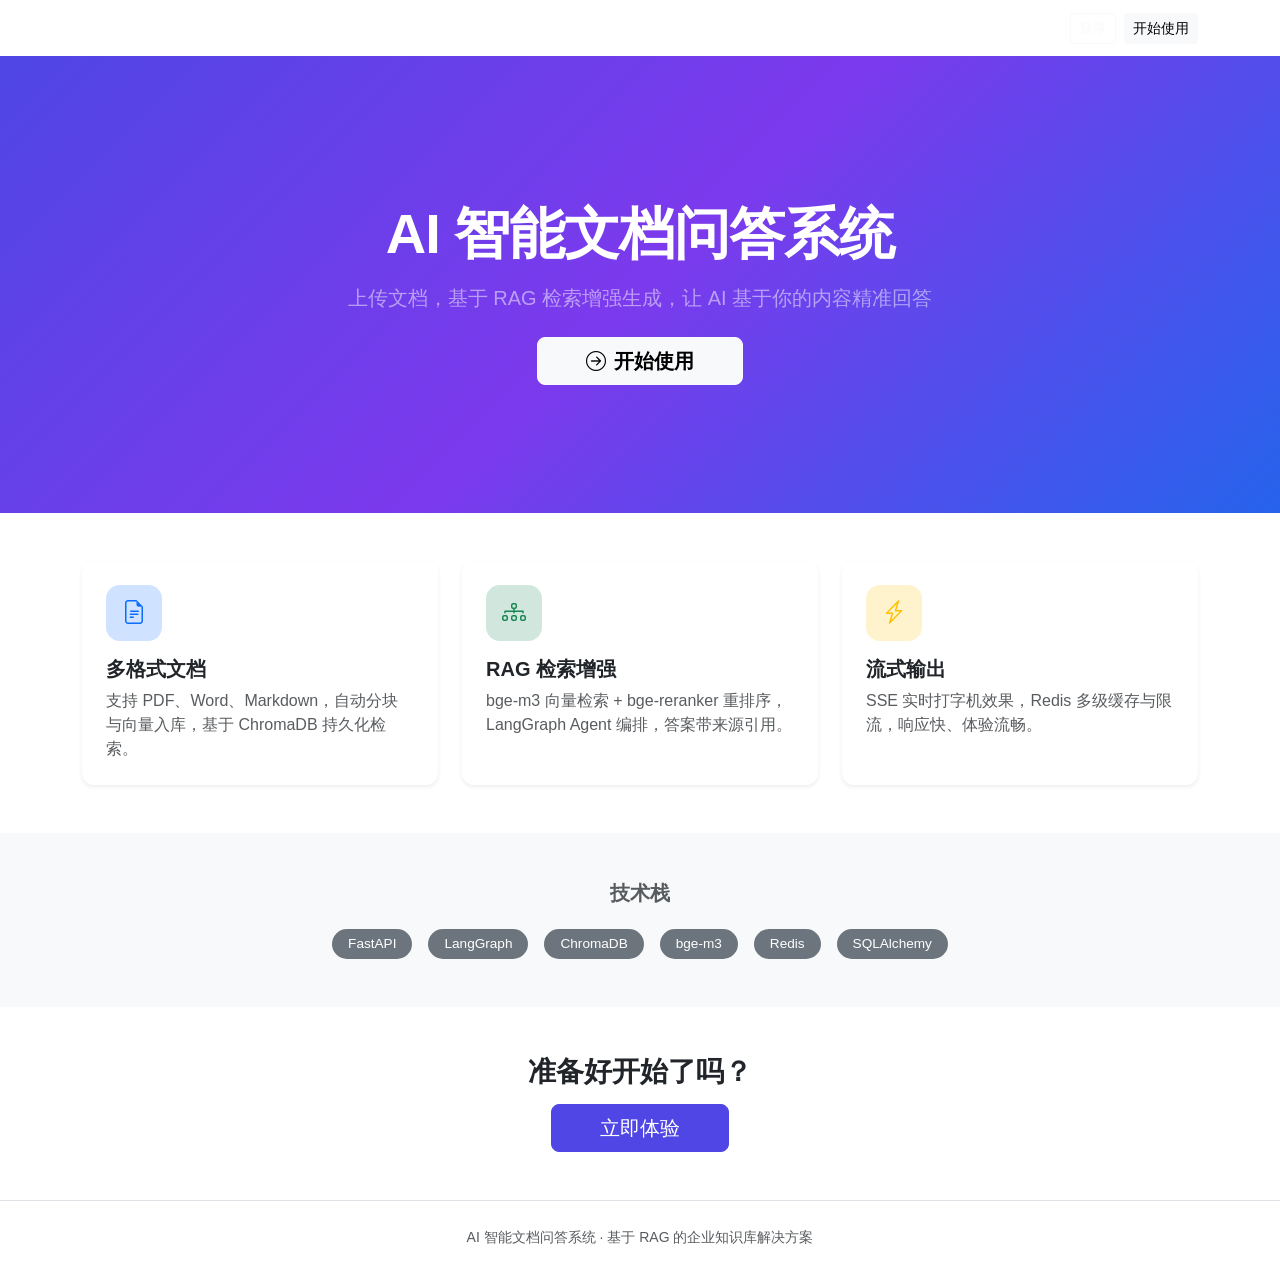
==== static/index.html @ 320a8c15 "前端实现" ====
<!DOCTYPE html>
<html lang="zh-CN">
<head>
    <meta charset="UTF-8">
    <meta name="viewport" content="width=device-width, initial-scale=1.0">
    <title>AI 智能文档问答系统</title>
    <link href="https://cdn.jsdelivr.net/npm/bootstrap@5.3.3/dist/css/bootstrap.min.css" rel="stylesheet">
    <link href="https://cdn.jsdelivr.net/npm/bootstrap-icons@1.11.3/font/bootstrap-icons.min.css" rel="stylesheet">
    <link href="/static/css/style.css" rel="stylesheet">
</head>
<body class="landing-body">
    <!-- 顶部导航 -->
    <nav class="navbar navbar-expand-lg navbar-dark bg-transparent landing-nav">
        <div class="container">
            <a class="navbar-brand fw-bold" href="/">
                <i class="bi bi-robot me-2"></i>DocQA
            </a>
            <div class="d-flex">
                <a href="login.html" class="btn btn-outline-light btn-sm me-2">登录</a>
                <a href="login.html" class="btn btn-light btn-sm">开始使用</a>
            </div>
        </div>
    </nav>

    <!-- Hero -->
    <header class="landing-hero text-white">
        <div class="container text-center py-5">
            <h1 class="display-4 fw-bold mb-3">AI 智能文档问答系统</h1>
            <p class="lead mb-4 text-white-50">上传文档，基于 RAG 检索增强生成，让 AI 基于你的内容精准回答</p>
            <a href="login.html" class="btn btn-light btn-lg px-5 fw-semibold">
                <i class="bi bi-arrow-right-circle me-2"></i>开始使用
            </a>
        </div>
    </header>

    <!-- 特性卡片 -->
    <section class="container py-5">
        <div class="row g-4">
            <div class="col-md-4">
                <div class="card feature-card h-100 border-0 shadow-sm">
                    <div class="card-body p-4">
                        <div class="feature-icon bg-primary-subtle text-primary mb-3"><i class="bi bi-file-earmark-text"></i></div>
                        <h5 class="fw-bold">多格式文档</h5>
                        <p class="text-muted mb-0">支持 PDF、Word、Markdown，自动分块与向量入库，基于 ChromaDB 持久化检索。</p>
                    </div>
                </div>
            </div>
            <div class="col-md-4">
                <div class="card feature-card h-100 border-0 shadow-sm">
                    <div class="card-body p-4">
                        <div class="feature-icon bg-success-subtle text-success mb-3"><i class="bi bi-diagram-3"></i></div>
                        <h5 class="fw-bold">RAG 检索增强</h5>
                        <p class="text-muted mb-0">bge-m3 向量检索 + bge-reranker 重排序，LangGraph Agent 编排，答案带来源引用。</p>
                    </div>
                </div>
            </div>
            <div class="col-md-4">
                <div class="card feature-card h-100 border-0 shadow-sm">
                    <div class="card-body p-4">
                        <div class="feature-icon bg-warning-subtle text-warning mb-3"><i class="bi bi-lightning-charge"></i></div>
                        <h5 class="fw-bold">流式输出</h5>
                        <p class="text-muted mb-0">SSE 实时打字机效果，Redis 多级缓存与限流，响应快、体验流畅。</p>
                    </div>
                </div>
            </div>
        </div>
    </section>

    <!-- 技术栈 -->
    <section class="bg-light py-5">
        <div class="container text-center">
            <h5 class="text-muted fw-semibold mb-4">技术栈</h5>
            <div class="d-flex flex-wrap justify-content-center gap-3 tech-badges">
                <span class="badge rounded-pill bg-secondary px-3 py-2">FastAPI</span>
                <span class="badge rounded-pill bg-secondary px-3 py-2">LangGraph</span>
                <span class="badge rounded-pill bg-secondary px-3 py-2">ChromaDB</span>
                <span class="badge rounded-pill bg-secondary px-3 py-2">bge-m3</span>
                <span class="badge rounded-pill bg-secondary px-3 py-2">Redis</span>
                <span class="badge rounded-pill bg-secondary px-3 py-2">SQLAlchemy</span>
            </div>
        </div>
    </section>

    <!-- 底部 CTA -->
    <section class="py-5 text-center">
        <div class="container">
            <h3 class="fw-bold mb-3">准备好开始了吗？</h3>
            <a href="login.html" class="btn btn-primary btn-lg px-5">立即体验</a>
        </div>
    </section>

    <footer class="text-center text-muted py-4 border-top">
        <small>AI 智能文档问答系统 · 基于 RAG 的企业知识库解决方案</small>
    </footer>

    <script src="/static/js/common.js"></script>
    <script>
        // 已登录用户直接跳对话页，不留在落地页
        if (window.API.Token.exists()) {
            location.href = "chat.html";
        }
    </script>
</body>
</html>
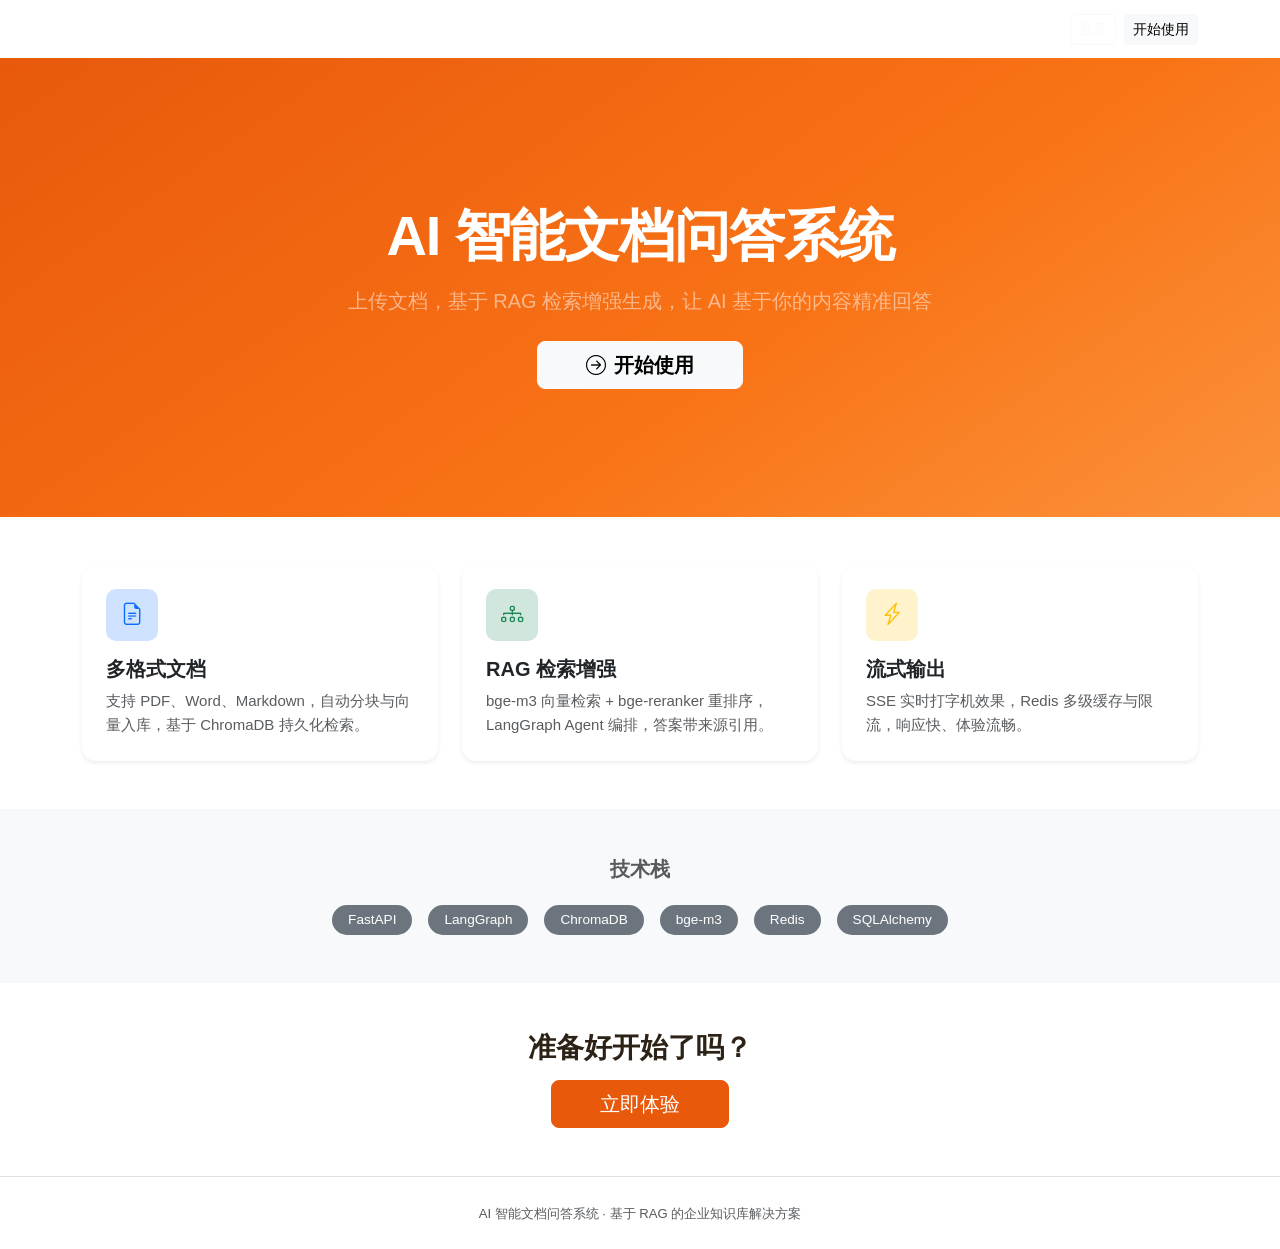
==== commit 67884016: "docs + ui: 暖橙主题美化 + 文档更新 - CSS: 暖橙主题（#e8590c）+ design tokens（圆角/阴影/过渡统一） - 导航栏：冷黑 → 暖深棕，按钮联动橙色 - 登录页" ====
--- a/static/index.html
+++ b/static/index.html
@@ -6,7 +6,7 @@
     <title>AI 智能文档问答系统</title>
     <link href="https://cdn.jsdelivr.net/npm/bootstrap@5.3.3/dist/css/bootstrap.min.css" rel="stylesheet">
     <link href="https://cdn.jsdelivr.net/npm/bootstrap-icons@1.11.3/font/bootstrap-icons.min.css" rel="stylesheet">
-    <link href="/static/css/style.css" rel="stylesheet">
+    <link href="/static/css/style.css?v=20260707" rel="stylesheet">
 </head>
 <body class="landing-body">
     <!-- 顶部导航 -->
@@ -16,8 +16,8 @@
                 <i class="bi bi-robot me-2"></i>DocQA
             </a>
             <div class="d-flex">
-                <a href="login.html" class="btn btn-outline-light btn-sm me-2">登录</a>
-                <a href="login.html" class="btn btn-light btn-sm">开始使用</a>
+                <a href="/login.html" class="btn btn-outline-light btn-sm me-2">登录</a>
+                <a href="/login.html" class="btn btn-light btn-sm">开始使用</a>
             </div>
         </div>
     </nav>
@@ -27,7 +27,7 @@
         <div class="container text-center py-5">
             <h1 class="display-4 fw-bold mb-3">AI 智能文档问答系统</h1>
             <p class="lead mb-4 text-white-50">上传文档，基于 RAG 检索增强生成，让 AI 基于你的内容精准回答</p>
-            <a href="login.html" class="btn btn-light btn-lg px-5 fw-semibold">
+            <a href="/login.html" class="btn btn-light btn-lg px-5 fw-semibold">
                 <i class="bi bi-arrow-right-circle me-2"></i>开始使用
             </a>
         </div>
@@ -85,7 +85,7 @@
     <section class="py-5 text-center">
         <div class="container">
             <h3 class="fw-bold mb-3">准备好开始了吗？</h3>
-            <a href="login.html" class="btn btn-primary btn-lg px-5">立即体验</a>
+            <a href="/login.html" class="btn btn-primary btn-lg px-5">立即体验</a>
         </div>
     </section>
 
@@ -97,7 +97,7 @@
     <script>
         // 已登录用户直接跳对话页，不留在落地页
         if (window.API.Token.exists()) {
-            location.href = "chat.html";
+            location.href = "/chat.html";
         }
     </script>
 </body>
--- a/static/css/style.css
+++ b/static/css/style.css
@@ -0,0 +1,628 @@
+/* ==========================================================================
+   AI 智能文档问答系统 · 全局样式（暖橙主题 · v2 协调性优化）
+   ========================================================================== */
+
+/* ---------- Design Tokens ---------- */
+:root {
+    /* 色彩 */
+    --brand: #e8590c;
+    --brand-dark: #d9480f;
+    --brand-light: #fff4e6;
+    --brand-glow: rgba(232, 89, 12, 0.15);
+    --brand-subtle: #ffedd5;
+    --user-bubble: #e8590c;
+    --assistant-bubble: #ffffff;
+    --surface: #faf9f7;
+    --surface-raised: #ffffff;
+    --text-primary: #2c2215;
+    --text-secondary: #78716c;
+    --text-muted: #a89f95;
+    --border: #e8e5e0;
+    --border-focus: var(--brand);
+    --danger: #dc2626;
+    --success: #16a34a;
+
+    /* 圆角 */
+    --radius-sm: 6px;
+    --radius-md: 10px;
+    --radius-lg: 14px;
+    --radius-xl: 18px;
+    --radius-full: 999px;
+
+    /* 阴影 */
+    --shadow-xs: 0 1px 2px rgba(44, 34, 21, 0.04);
+    --shadow-sm: 0 1px 3px rgba(44, 34, 21, 0.06), 0 1px 2px rgba(44, 34, 21, 0.04);
+    --shadow-md: 0 4px 6px rgba(44, 34, 21, 0.05), 0 2px 4px rgba(44, 34, 21, 0.04);
+    --shadow-lg: 0 10px 24px rgba(44, 34, 21, 0.07), 0 4px 8px rgba(44, 34, 21, 0.04);
+    --shadow-xl: 0 20px 48px rgba(44, 34, 21, 0.1), 0 8px 16px rgba(44, 34, 21, 0.05);
+
+    /* 过渡 */
+    --ease: cubic-bezier(0.4, 0, 0.2, 1);
+    --duration: 180ms;
+}
+
+/* ---------- Reset & Base ---------- */
+body {
+    background-color: var(--surface);
+    font-family: -apple-system, BlinkMacSystemFont, "Segoe UI", "PingFang SC",
+        "Microsoft YaHei", Roboto, Helvetica, Arial, sans-serif;
+    color: var(--text-primary);
+    font-size: 15px;
+    line-height: 1.6;
+    -webkit-font-smoothing: antialiased;
+}
+
+/* ---------- Bootstrap 覆写 ---------- */
+.btn {
+    transition: all var(--duration) var(--ease);
+    font-weight: 500;
+}
+
+.btn-primary {
+    --bs-btn-bg: var(--brand);
+    --bs-btn-border-color: var(--brand);
+    --bs-btn-hover-bg: var(--brand-dark);
+    --bs-btn-hover-border-color: var(--brand-dark);
+    --bs-btn-active-bg: #c4420a;
+    --bs-btn-active-border-color: #c4420a;
+    --bs-btn-focus-shadow: 0 0 0 0.2rem var(--brand-glow);
+}
+
+.btn-outline-danger {
+    --bs-btn-color: var(--brand);
+    --bs-btn-border-color: var(--brand);
+    --bs-btn-hover-color: #fff;
+}
+.btn-outline-danger:hover,
+.btn-outline-danger:focus-visible {
+    background-color: var(--brand);
+    border-color: var(--brand);
+    --bs-btn-focus-shadow: 0 0 0 0.2rem var(--brand-glow);
+}
+
+.nav-link.active {
+    background-color: var(--brand);
+    color: #fff;
+}
+
+/* 登录页 tab 标签 */
+.auth-card .nav-link {
+    color: var(--text-secondary);
+    border-radius: var(--radius-md);
+    transition: all var(--duration) var(--ease);
+}
+.auth-card .nav-link.active {
+    background-color: var(--brand);
+    color: #fff;
+}
+.auth-card .nav-link:not(.active):hover {
+    color: var(--brand);
+    background-color: var(--brand-light);
+}
+
+/* ---------- 全局交互状态 ---------- */
+a, button, [role="button"] {
+    cursor: pointer;
+}
+
+a {
+    color: var(--brand);
+    text-decoration: none;
+    transition: color var(--duration) var(--ease);
+}
+a:hover {
+    color: var(--brand-dark);
+}
+
+/* Focus ring（键盘可访问性） */
+:focus-visible {
+    outline: 2px solid var(--brand);
+    outline-offset: 2px;
+}
+
+/* Reduced motion */
+@media (prefers-reduced-motion: reduce) {
+    *, *::before, *::after {
+        animation-duration: 0.01ms !important;
+        transition-duration: 0.01ms !important;
+    }
+}
+
+/* ===================== 登录页 ===================== */
+.auth-body {
+    min-height: 100vh;
+    display: flex;
+    align-items: center;
+    justify-content: center;
+    background: linear-gradient(145deg, #e8590c 0%, #f97316 60%, #fb923c 100%);
+    padding: 1rem;
+}
+
+.auth-wrapper {
+    width: 100%;
+    max-width: 420px;
+}
+
+.auth-card {
+    border: none;
+    border-radius: var(--radius-xl);
+    box-shadow: var(--shadow-xl);
+    overflow: hidden;
+}
+
+/* ===================== 落地页 ===================== */
+.landing-body {
+    background-color: #fff;
+}
+
+.landing-nav {
+    position: relative;
+    z-index: 2;
+}
+
+.landing-hero {
+    background: linear-gradient(145deg, #e8590c 0%, #f97316 60%, #fb923c 100%);
+    padding: 6rem 0 5rem;
+    color: #fff;
+}
+
+.landing-hero .display-4 {
+    letter-spacing: -0.02em;
+    font-weight: 700;
+}
+
+.feature-card {
+    border-radius: var(--radius-lg);
+    border: 1px solid var(--border);
+    transition: transform var(--duration) var(--ease), box-shadow var(--duration) var(--ease);
+    background: var(--surface-raised);
+}
+
+.feature-card:hover {
+    transform: translateY(-3px);
+    box-shadow: var(--shadow-lg);
+}
+
+.feature-icon {
+    width: 52px;
+    height: 52px;
+    border-radius: var(--radius-md);
+    display: flex;
+    align-items: center;
+    justify-content: center;
+    font-size: 1.4rem;
+    background: var(--brand-light);
+    color: var(--brand);
+    transition: background var(--duration) var(--ease);
+}
+
+.feature-card:hover .feature-icon {
+    background: var(--brand-subtle);
+}
+
+.tech-badges .badge {
+    font-weight: 500;
+    font-size: 0.85rem;
+}
+
+/* ===================== 文档管理页 ===================== */
+.drop-zone {
+    border: 2px dashed var(--border);
+    border-radius: var(--radius-lg);
+    cursor: pointer;
+    transition: all var(--duration) var(--ease);
+    background-color: var(--brand-light);
+}
+
+.drop-zone:hover,
+.drop-zone.drag-over {
+    border-color: var(--brand);
+    background-color: var(--brand-subtle);
+}
+
+.drop-zone.drag-over {
+    transform: scale(1.01);
+    box-shadow: var(--shadow-md);
+}
+
+.table > :not(caption) > * > * {
+    padding: 0.75rem 0.85rem;
+}
+
+/* ===================== 对话页 ===================== */
+.chat-body {
+    background-color: var(--surface);
+}
+
+.chat-container {
+    display: flex;
+    flex-direction: row;
+    height: calc(100vh - 56px);
+}
+
+/* 左侧会话侧边栏 */
+.chat-sidebar {
+    width: 260px;
+    flex-shrink: 0;
+    background-color: var(--surface-raised);
+    border-right: 1px solid var(--border);
+    display: flex;
+    flex-direction: column;
+}
+
+.sidebar-header {
+    display: flex;
+    align-items: center;
+    justify-content: space-between;
+    padding: 0.85rem 1rem;
+    border-bottom: 1px solid var(--border);
+}
+
+.conv-list {
+    flex: 1;
+    overflow-y: auto;
+    padding: 0.5rem;
+}
+
+.conv-item {
+    display: flex;
+    align-items: center;
+    justify-content: space-between;
+    padding: 0.55rem 0.75rem;
+    border-radius: var(--radius-sm);
+    cursor: pointer;
+    margin-bottom: 2px;
+    transition: background-color var(--duration) var(--ease);
+    font-size: 0.875rem;
+}
+
+.conv-item:hover {
+    background-color: #f5f0eb;
+}
+
+.conv-item.active {
+    background-color: var(--brand-light);
+    color: var(--brand-dark);
+    font-weight: 500;
+}
+
+.conv-item .conv-title {
+    flex: 1;
+    overflow: hidden;
+    text-overflow: ellipsis;
+    white-space: nowrap;
+}
+
+.conv-item .conv-del {
+    opacity: 0;
+    border: none;
+    background: transparent;
+    color: var(--danger);
+    padding: 0 0.25rem;
+    font-size: 0.9rem;
+    transition: opacity var(--duration) var(--ease);
+}
+
+.conv-item:hover .conv-del,
+.conv-item.active .conv-del {
+    opacity: 0.6;
+}
+
+.conv-item .conv-del:hover {
+    opacity: 1;
+}
+
+/* 右侧对话主区 */
+.chat-main {
+    flex: 1;
+    display: flex;
+    flex-direction: column;
+    min-width: 0;
+}
+
+.chat-box {
+    flex: 1;
+    overflow-y: auto;
+    padding: 1.5rem 0;
+}
+
+.msg-row {
+    display: flex;
+    margin-bottom: 1.25rem;
+    padding: 0 1rem;
+    max-width: 860px;
+    margin-left: auto;
+    margin-right: auto;
+    width: 100%;
+}
+
+.user-row {
+    justify-content: flex-end;
+}
+
+.assistant-row {
+    justify-content: flex-start;
+}
+
+.bubble {
+    max-width: 80%;
+    padding: 0.8rem 1rem;
+    border-radius: var(--radius-lg);
+    line-height: 1.65;
+    word-break: break-word;
+}
+
+.user-bubble {
+    background: linear-gradient(135deg, #e8590c 0%, #f97316 100%);
+    color: #fff;
+    border-bottom-right-radius: var(--radius-sm);
+    box-shadow: 0 2px 8px rgba(232, 89, 12, 0.2);
+}
+
+.assistant-bubble {
+    background-color: var(--surface-raised);
+    border: 1px solid var(--border);
+    border-bottom-left-radius: var(--radius-sm);
+    box-shadow: var(--shadow-xs);
+}
+
+/* 打字机光标 */
+.typing-cursor {
+    display: inline-block;
+    width: 7px;
+    height: 1.1em;
+    background-color: var(--brand);
+    vertical-align: text-bottom;
+    margin-left: 2px;
+    border-radius: 1px;
+    animation: blink 1s steps(2, start) infinite;
+}
+
+@keyframes blink {
+    to { visibility: hidden; }
+}
+
+/* Markdown 渲染样式 */
+.assistant-bubble pre {
+    background-color: #1e293b;
+    color: #e2e8f0;
+    padding: 0.85rem;
+    border-radius: var(--radius-md);
+    overflow-x: auto;
+    margin: 0.6rem 0;
+    font-size: 0.85em;
+}
+
+.assistant-bubble code {
+    font-family: "SF Mono", "Cascadia Code", Consolas, "Liberation Mono", Menlo, monospace;
+    font-size: 0.85em;
+}
+
+.assistant-bubble :not(pre) > code {
+    background-color: var(--brand-light);
+    color: var(--brand-dark);
+    padding: 0.15em 0.4em;
+    border-radius: var(--radius-sm);
+    font-size: 0.85em;
+}
+
+.assistant-bubble p {
+    margin-bottom: 0.6rem;
+}
+
+.assistant-bubble p:last-child {
+    margin-bottom: 0;
+}
+
+.assistant-bubble ul,
+.assistant-bubble ol {
+    padding-left: 1.5rem;
+    margin-bottom: 0.6rem;
+}
+
+.assistant-bubble h1,
+.assistant-bubble h2,
+.assistant-bubble h3 {
+    font-size: 1.05rem;
+    font-weight: 600;
+    margin: 0.6rem 0 0.4rem;
+    color: var(--text-primary);
+}
+
+/* 来源标注 */
+.sources-area {
+    display: flex;
+    flex-wrap: wrap;
+    align-items: center;
+    gap: 0.35rem;
+    padding-bottom: 0.5rem;
+    border-bottom: 1px solid var(--border);
+}
+
+.sources-label {
+    color: var(--text-muted);
+    font-size: 0.75rem;
+    font-weight: 500;
+    letter-spacing: 0.02em;
+}
+
+.source-chip {
+    display: inline-flex;
+    align-items: center;
+    background-color: var(--brand-light);
+    color: var(--brand);
+    border: 1px solid #fec89a;
+    border-radius: var(--radius-full);
+    padding: 0.15rem 0.55rem;
+    font-size: 0.72rem;
+    font-weight: 500;
+    line-height: 1.5;
+    transition: background var(--duration) var(--ease);
+}
+
+.source-chip:hover {
+    background-color: var(--brand-subtle);
+}
+
+/* ===================== 推理过程折叠面板 ===================== */
+.reasoning-panel {
+    background-color: #fffbeb;
+    border: 1px solid #fde68a;
+    border-radius: var(--radius-md);
+    padding: 0.5rem 0.8rem;
+}
+
+.reasoning-summary {
+    cursor: pointer;
+    font-size: 0.82rem;
+    color: #92400e;
+    font-weight: 500;
+    list-style: none;
+}
+
+.reasoning-summary::-webkit-details-marker {
+    display: none;
+}
+
+.reasoning-summary::before {
+    content: "▶";
+    display: inline-block;
+    margin-right: 0.35rem;
+    transition: transform var(--duration) var(--ease);
+    font-size: 0.65rem;
+}
+
+.reasoning-panel[open] .reasoning-summary::before {
+    transform: rotate(90deg);
+}
+
+.reasoning-content {
+    border-top: 1px dashed #fde68a;
+    padding-top: 0.4rem;
+}
+
+.reasoning-pre {
+    background-color: transparent;
+    color: #78716c;
+    font-size: 0.8rem;
+    line-height: 1.6;
+    white-space: pre-wrap;
+    word-break: break-word;
+    margin: 0;
+    padding: 0;
+}
+
+/* ===================== 输入区 ===================== */
+.chat-input-area {
+    background-color: var(--surface-raised);
+    border-top: 1px solid var(--border);
+    padding: 0.85rem 0;
+}
+
+#questionInput {
+    resize: none;
+    max-height: 160px;
+    border-radius: var(--radius-lg);
+    line-height: 1.5;
+    transition: border-color var(--duration) var(--ease), box-shadow var(--duration) var(--ease);
+}
+
+#questionInput:focus {
+    border-color: var(--brand);
+    box-shadow: 0 0 0 3px var(--brand-glow);
+}
+
+/* ===================== 深度思考开关 ===================== */
+.thinking-switch {
+    margin: 0;
+}
+
+.thinking-switch .form-check-input {
+    cursor: pointer;
+    width: 2.5em;
+    height: 1.25em;
+    transition: background-color var(--duration) var(--ease), border-color var(--duration) var(--ease);
+}
+
+.thinking-switch .form-check-input:checked {
+    background-color: var(--brand);
+    border-color: var(--brand);
+}
+
+.thinking-switch .form-check-label {
+    cursor: pointer;
+    color: var(--text-secondary);
+    user-select: none;
+    transition: color var(--duration) var(--ease);
+}
+
+.thinking-switch .form-check-input:checked ~ .form-check-label {
+    color: var(--brand-dark);
+    font-weight: 500;
+}
+
+/* ===================== 继续回答按钮 ===================== */
+.continue-wrapper {
+    display: flex;
+    align-items: center;
+    gap: 0.5rem;
+}
+
+.continue-btn {
+    font-size: 0.82rem;
+    padding: 0.25rem 0.65rem;
+    border-radius: var(--radius-full);
+    transition: all var(--duration) var(--ease);
+}
+
+.continue-btn:hover {
+    transform: scale(1.03);
+}
+
+/* ===================== Toast ===================== */
+.toast {
+    border-radius: var(--radius-md);
+    box-shadow: var(--shadow-lg);
+}
+
+/* 导航栏按钮 hover */
+.navbar .btn:hover {
+    opacity: 0.85;
+}
+
+/* 侧边栏新建按钮 hover */
+#newConvBtn:hover {
+    background-color: var(--brand-light) !important;
+}
+
+/* ===================== 响应式 ===================== */
+@media (max-width: 576px) {
+    .bubble {
+        max-width: 92%;
+    }
+
+    .landing-hero {
+        padding: 3rem 0;
+    }
+
+    .landing-hero .display-4 {
+        font-size: 1.75rem;
+    }
+}
+
+@media (max-width: 768px) {
+    .chat-sidebar {
+        position: fixed;
+        top: 56px;
+        left: 0;
+        bottom: 0;
+        z-index: 1000;
+        transform: translateX(-100%);
+        transition: transform 0.25s var(--ease);
+        box-shadow: var(--shadow-xl);
+    }
+
+    .chat-sidebar.open {
+        transform: translateX(0);
+    }
+}
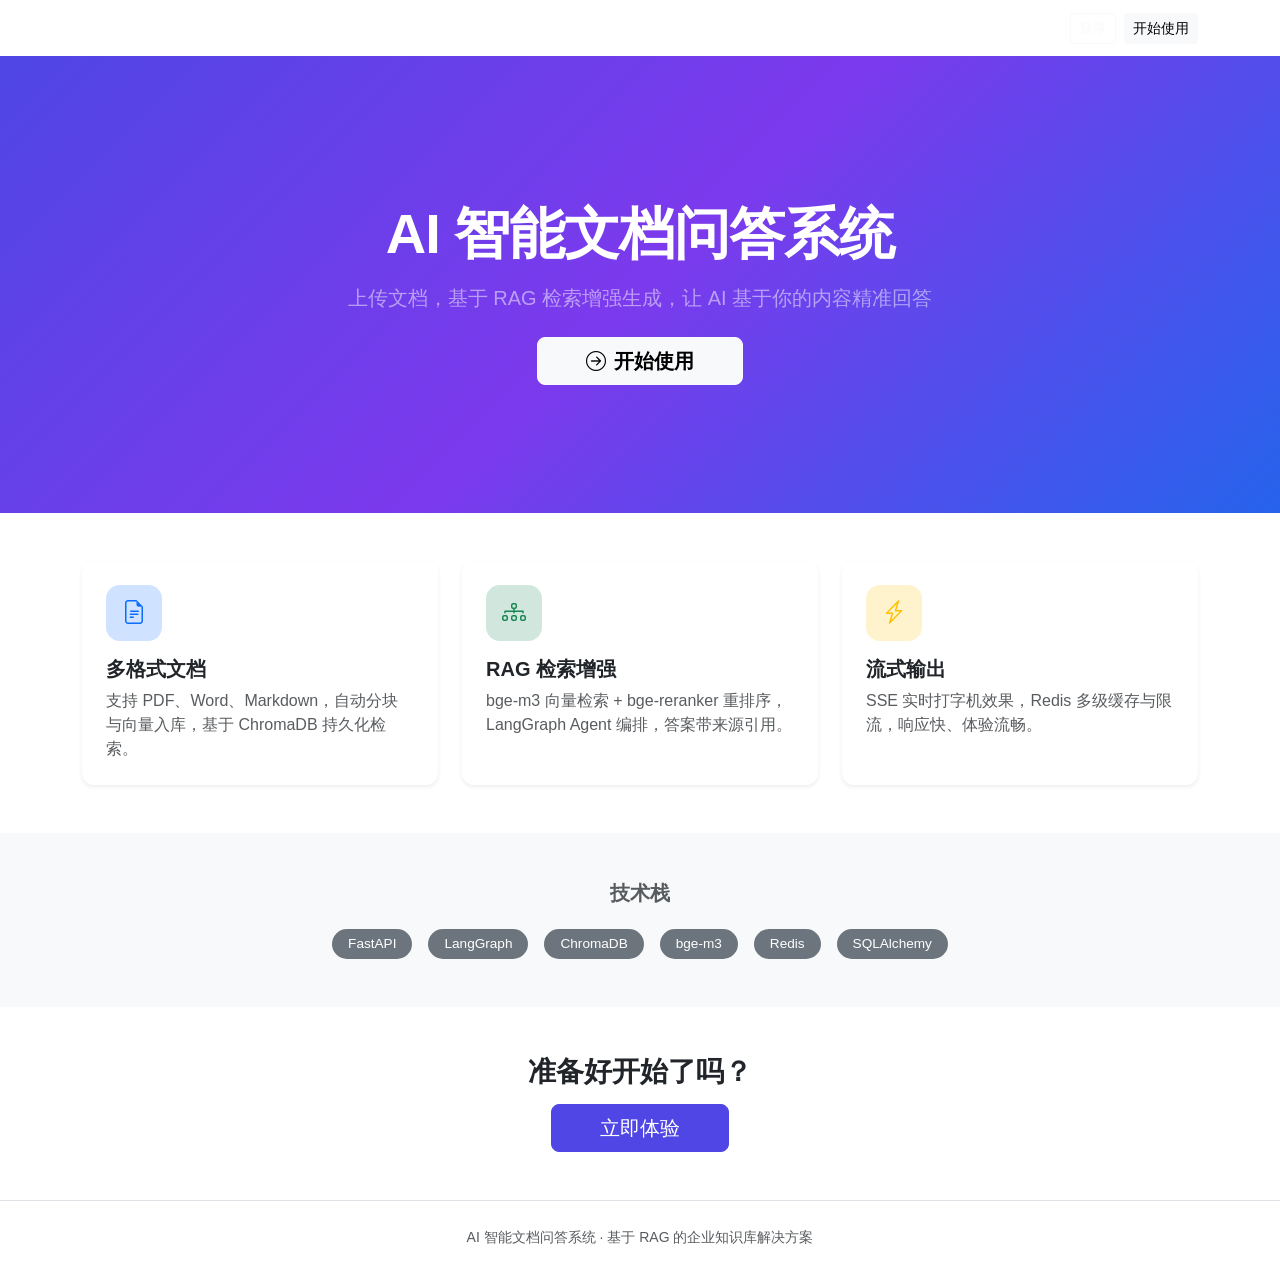
==== commit 7e6471a0: "Revert "docs + ui: 暖橙主题美化 + 文档更新" This reverts commit 678840169b01c2b65d063f56ec645e31f91bb3bc." ====
--- a/static/index.html
+++ b/static/index.html
@@ -6,7 +6,7 @@
     <title>AI 智能文档问答系统</title>
     <link href="https://cdn.jsdelivr.net/npm/bootstrap@5.3.3/dist/css/bootstrap.min.css" rel="stylesheet">
     <link href="https://cdn.jsdelivr.net/npm/bootstrap-icons@1.11.3/font/bootstrap-icons.min.css" rel="stylesheet">
-    <link href="/static/css/style.css?v=20260707" rel="stylesheet">
+    <link href="/static/css/style.css" rel="stylesheet">
 </head>
 <body class="landing-body">
     <!-- 顶部导航 -->
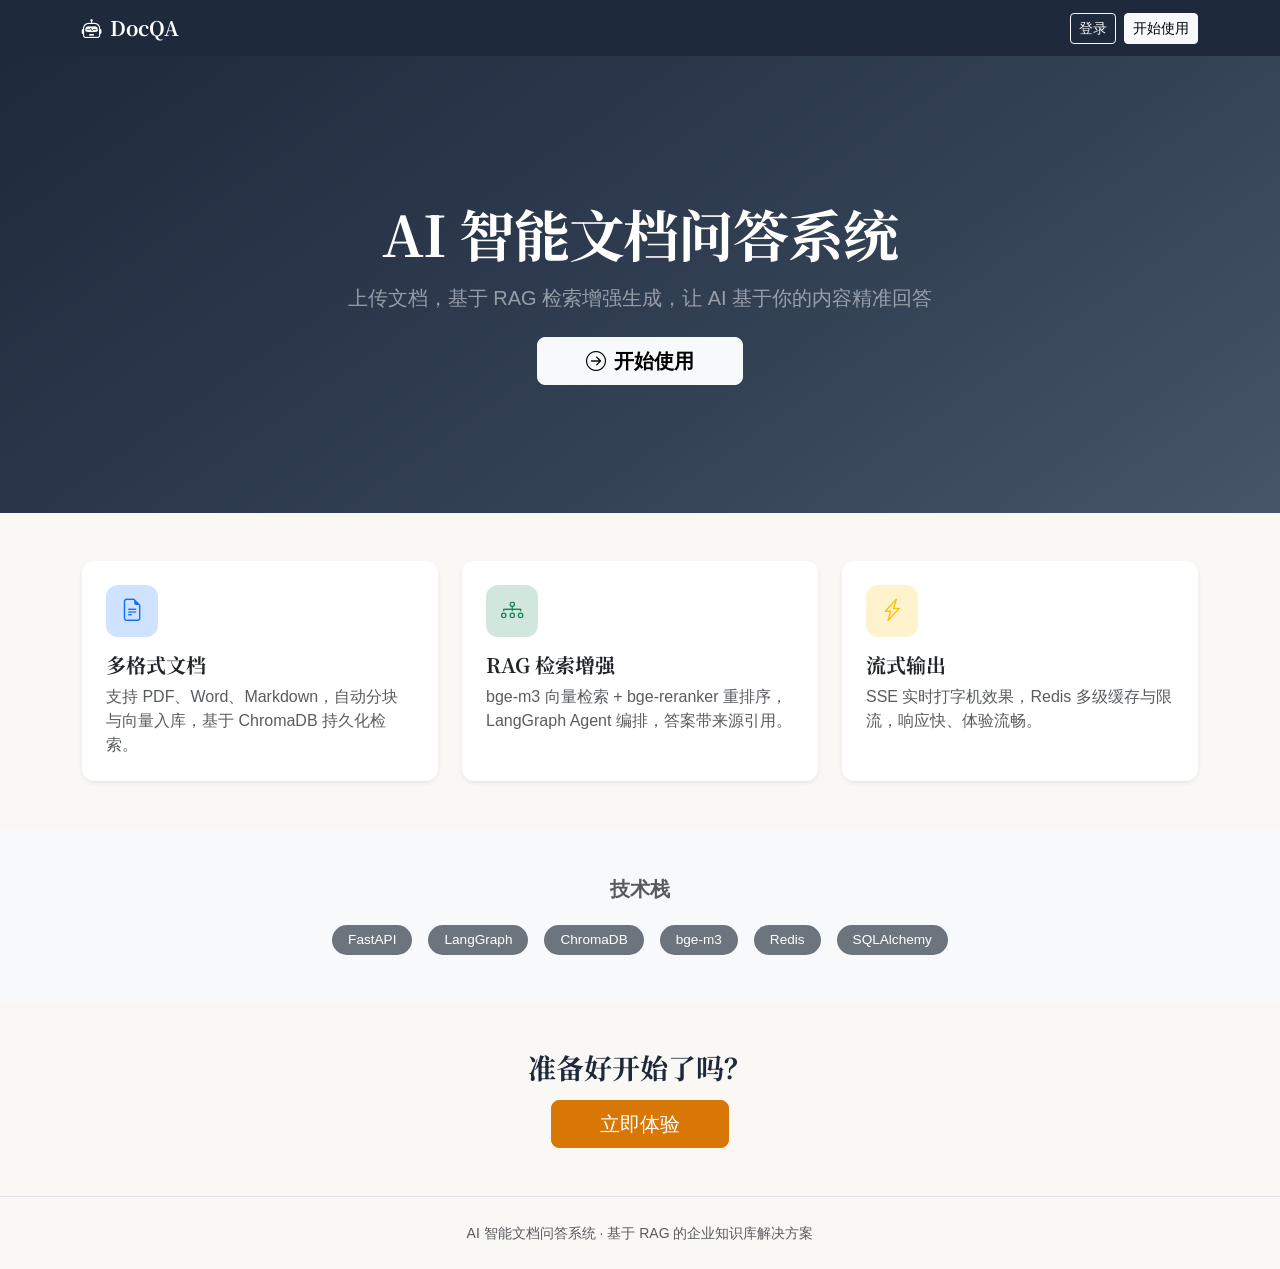
==== commit e339b8fc: "ui美化" ====
--- a/static/index.html
+++ b/static/index.html
@@ -4,6 +4,9 @@
     <meta charset="UTF-8">
     <meta name="viewport" content="width=device-width, initial-scale=1.0">
     <title>AI 智能文档问答系统</title>
+    <link rel="preconnect" href="https://fonts.googleapis.com">
+    <link rel="preconnect" href="https://fonts.gstatic.com" crossorigin>
+    <link href="https://fonts.googleapis.com/css2?family=Noto+Serif+SC:wght@600;700&display=swap" rel="stylesheet">
     <link href="https://cdn.jsdelivr.net/npm/bootstrap@5.3.3/dist/css/bootstrap.min.css" rel="stylesheet">
     <link href="https://cdn.jsdelivr.net/npm/bootstrap-icons@1.11.3/font/bootstrap-icons.min.css" rel="stylesheet">
     <link href="/static/css/style.css" rel="stylesheet">
--- a/static/css/style.css
+++ b/static/css/style.css
@@ -0,0 +1,604 @@
+/* ==========================================================================
+   AI 智能文档问答系统 · 墨韵书卷主题
+   深靛蓝 + 暖米白 + 琥珀金 | Noto Serif SC 衬线标题
+   ========================================================================== */
+
+/* ---------- Design Tokens ---------- */
+:root {
+    /* 主色：深靛蓝 */
+    --ink: #1e293b;
+    --ink-light: #475569;
+    --ink-muted: #94a3b8;
+
+    /* 背景：暖色调 */
+    --paper: #faf8f5;
+    --parchment: #f5f0e8;
+    --surface: #ffffff;
+
+    /* 强调：琥珀金 */
+    --amber: #d97706;
+    --amber-dark: #b45309;
+    --amber-light: #fef3c7;
+    --amber-glow: rgba(217, 119, 6, 0.15);
+
+    /* 边框 */
+    --border: #e8e0d4;
+    --border-focus: var(--amber);
+
+    /* 阴影（暖色调） */
+    --shadow-xs: 0 1px 2px rgba(120, 90, 50, 0.04);
+    --shadow-sm: 0 1px 3px rgba(120, 90, 50, 0.06);
+    --shadow-md: 0 4px 12px rgba(120, 90, 50, 0.08);
+    --shadow-lg: 0 12px 32px rgba(120, 90, 50, 0.1);
+
+    /* 圆角 */
+    --radius: 12px;
+
+    /* 过渡 */
+    --ease: cubic-bezier(0.4, 0, 0.2, 1);
+    --duration: 200ms;
+
+    /* Bootstrap 覆写 */
+    --brand: var(--amber);
+    --brand-dark: var(--amber-dark);
+    --user-bubble: var(--amber);
+    --assistant-bubble: var(--parchment);
+}
+
+/* ---------- Global Reset ---------- */
+body {
+    background-color: var(--paper);
+    font-family: -apple-system, BlinkMacSystemFont, "Segoe UI", "PingFang SC",
+        "Microsoft YaHei", Roboto, Helvetica, Arial, sans-serif;
+    color: var(--ink);
+    -webkit-font-smoothing: antialiased;
+}
+
+/* 标题：Noto Serif SC 衬线 */
+.navbar-brand,
+h1, h2, h3,
+.display-4,
+.fw-bold {
+    font-family: 'Noto Serif SC', Georgia, 'Times New Roman', serif;
+}
+
+/* ---------- Bootstrap 覆写 ---------- */
+.btn-primary {
+    --bs-btn-bg: var(--amber);
+    --bs-btn-border-color: var(--amber);
+    --bs-btn-hover-bg: var(--amber-dark);
+    --bs-btn-hover-border-color: var(--amber-dark);
+    --bs-btn-active-bg: #92400e;
+    --bs-btn-focus-shadow: 0 0 0 0.2rem var(--amber-glow);
+}
+
+.nav-link.active {
+    background-color: var(--amber);
+}
+
+/* 导航栏：深靛蓝 */
+.navbar-dark.bg-dark,
+.navbar-dark {
+    background-color: var(--ink) !important;
+}
+
+/* ---------- Focus Ring（键盘可访问性） ---------- */
+:focus-visible {
+    outline: 2px solid var(--amber);
+    outline-offset: 2px;
+}
+
+/* ---------- Reduced Motion ---------- */
+@media (prefers-reduced-motion: reduce) {
+    *, *::before, *::after {
+        animation-duration: 0.01ms !important;
+        transition-duration: 0.01ms !important;
+    }
+}
+
+/* ===================== 登录页 ===================== */
+.auth-body {
+    min-height: 100vh;
+    display: flex;
+    align-items: center;
+    justify-content: center;
+    background: linear-gradient(145deg, var(--ink) 0%, #334155 60%, #475569 100%);
+    padding: 1rem;
+}
+
+.auth-wrapper {
+    width: 100%;
+    max-width: 420px;
+}
+
+.auth-card {
+    border: none;
+    border-radius: 16px;
+    box-shadow: var(--shadow-lg);
+}
+
+/* ===================== 落地页 ===================== */
+.landing-body {
+    background-color: var(--paper);
+}
+
+.landing-nav {
+    position: relative;
+    z-index: 2;
+}
+
+.landing-hero {
+    background: linear-gradient(145deg, var(--ink) 0%, #334155 60%, #475569 100%);
+    padding: 6rem 0 5rem;
+}
+
+.landing-hero .display-4 {
+    letter-spacing: -0.02em;
+}
+
+.feature-card {
+    border-radius: var(--radius);
+    border: 1px solid var(--border);
+    transition: transform var(--duration) var(--ease), box-shadow var(--duration) var(--ease);
+    background: var(--surface);
+}
+
+.feature-card:hover {
+    transform: translateY(-3px);
+    box-shadow: var(--shadow-lg);
+}
+
+.feature-icon {
+    width: 52px;
+    height: 52px;
+    border-radius: var(--radius);
+    display: flex;
+    align-items: center;
+    justify-content: center;
+    font-size: 1.4rem;
+    background-color: var(--amber-light);
+    color: var(--amber);
+}
+
+.tech-badges .badge {
+    font-weight: 500;
+    font-size: 0.85rem;
+}
+
+/* ===================== 文档管理页 ===================== */
+.drop-zone {
+    border: 2px dashed var(--border);
+    border-radius: var(--radius);
+    cursor: pointer;
+    transition: all var(--duration) var(--ease);
+    background-color: var(--amber-light);
+}
+
+.drop-zone:hover,
+.drop-zone.drag-over {
+    border-color: var(--amber);
+    background-color: #fef0c7;
+}
+
+.drop-zone.drag-over {
+    transform: scale(1.01);
+    box-shadow: var(--shadow-md);
+}
+
+.table > :not(caption) > * > * {
+    padding: 0.75rem 0.85rem;
+}
+
+/* ===================== 对话页 ===================== */
+.chat-body {
+    background-color: var(--paper);
+}
+
+.chat-container {
+    display: flex;
+    flex-direction: row;
+    height: calc(100vh - 56px);
+}
+
+/* 左侧会话侧边栏 */
+.chat-sidebar {
+    width: 260px;
+    flex-shrink: 0;
+    background-color: var(--surface);
+    border-right: 1px solid var(--border);
+    display: flex;
+    flex-direction: column;
+}
+
+.sidebar-header {
+    display: flex;
+    align-items: center;
+    justify-content: space-between;
+    padding: 0.85rem 1rem;
+    border-bottom: 1px solid var(--border);
+}
+
+.conv-list {
+    flex: 1;
+    overflow-y: auto;
+    padding: 0.5rem;
+}
+
+.conv-item {
+    display: flex;
+    align-items: center;
+    justify-content: space-between;
+    padding: 0.55rem 0.75rem;
+    border-radius: 8px;
+    cursor: pointer;
+    margin-bottom: 2px;
+    transition: background-color var(--duration) var(--ease);
+    font-size: 0.875rem;
+}
+
+.conv-item:hover {
+    background-color: var(--parchment);
+}
+
+.conv-item.active {
+    background-color: var(--amber-light);
+    color: var(--amber-dark);
+    font-weight: 500;
+}
+
+.conv-item .conv-title {
+    flex: 1;
+    overflow: hidden;
+    text-overflow: ellipsis;
+    white-space: nowrap;
+}
+
+.conv-item .conv-del {
+    opacity: 0;
+    border: none;
+    background: transparent;
+    color: #dc2626;
+    padding: 0 0.25rem;
+    font-size: 0.9rem;
+    transition: opacity var(--duration) var(--ease);
+}
+
+.conv-item:hover .conv-del,
+.conv-item.active .conv-del {
+    opacity: 0.6;
+}
+
+.conv-item .conv-del:hover {
+    opacity: 1;
+}
+
+/* 右侧对话主区 */
+.chat-main {
+    flex: 1;
+    display: flex;
+    flex-direction: column;
+    min-width: 0;
+}
+
+.chat-box {
+    flex: 1;
+    overflow-y: auto;
+    padding: 1.5rem 0;
+}
+
+.msg-row {
+    display: flex;
+    margin-bottom: 1.25rem;
+    padding: 0 1rem;
+    max-width: 860px;
+    margin-left: auto;
+    margin-right: auto;
+    width: 100%;
+    /* 消息入场动画 */
+    animation: msgFadeIn 0.3s var(--ease) both;
+}
+
+@keyframes msgFadeIn {
+    from { opacity: 0; transform: translateY(8px); }
+    to { opacity: 1; transform: translateY(0); }
+}
+
+.user-row {
+    justify-content: flex-end;
+}
+
+.assistant-row {
+    justify-content: flex-start;
+}
+
+.bubble {
+    max-width: 80%;
+    padding: 0.8rem 1rem;
+    border-radius: var(--radius);
+    line-height: 1.65;
+    word-break: break-word;
+}
+
+/* 用户气泡：便签效果 */
+.user-bubble {
+    background: linear-gradient(135deg, var(--amber) 0%, #e8920d 100%);
+    color: #fff;
+    border-bottom-right-radius: 4px;
+    box-shadow: 0 2px 8px rgba(217, 119, 6, 0.25);
+    transform: rotate(-0.5deg);
+    transition: transform var(--duration) var(--ease);
+}
+
+.user-bubble:hover {
+    transform: rotate(0deg) scale(1.01);
+}
+
+/* AI 气泡：羊皮纸质感 */
+.assistant-bubble {
+    background-color: var(--parchment);
+    border: 1px solid var(--border);
+    border-bottom-left-radius: 4px;
+    box-shadow: var(--shadow-xs);
+}
+
+/* 打字机光标：琥珀色 */
+.typing-cursor {
+    display: inline-block;
+    width: 7px;
+    height: 1.1em;
+    background-color: var(--amber);
+    vertical-align: text-bottom;
+    margin-left: 2px;
+    border-radius: 1px;
+    animation: blink 1s steps(2, start) infinite;
+}
+
+@keyframes blink {
+    to { visibility: hidden; }
+}
+
+/* ===================== Markdown 渲染样式 ===================== */
+.assistant-bubble pre {
+    background: linear-gradient(135deg, #1a1a2e 0%, var(--ink) 100%);
+    color: #e2e8f0;
+    padding: 0.85rem;
+    border-radius: var(--radius);
+    overflow-x: auto;
+    margin: 0.6rem 0;
+    font-size: 0.85em;
+}
+
+.assistant-bubble code {
+    font-family: "SF Mono", "Cascadia Code", Consolas, "Liberation Mono", Menlo, monospace;
+    font-size: 0.85em;
+}
+
+.assistant-bubble :not(pre) > code {
+    background-color: var(--amber-light);
+    color: var(--amber-dark);
+    padding: 0.15em 0.4em;
+    border-radius: 6px;
+    font-size: 0.85em;
+}
+
+.assistant-bubble p {
+    margin-bottom: 0.6rem;
+}
+
+.assistant-bubble p:last-child {
+    margin-bottom: 0;
+}
+
+.assistant-bubble ul,
+.assistant-bubble ol {
+    padding-left: 1.5rem;
+    margin-bottom: 0.6rem;
+}
+
+.assistant-bubble h1,
+.assistant-bubble h2,
+.assistant-bubble h3 {
+    font-size: 1.05rem;
+    font-weight: 600;
+    margin: 0.6rem 0 0.4rem;
+    font-family: 'Noto Serif SC', serif;
+}
+
+/* ===================== 来源标注 ===================== */
+.sources-area {
+    display: flex;
+    flex-wrap: wrap;
+    align-items: center;
+    gap: 0.35rem;
+    padding-bottom: 0.5rem;
+    border-bottom: 1px solid var(--border);
+}
+
+.sources-label {
+    color: var(--ink-muted);
+    font-size: 0.75rem;
+    font-weight: 500;
+    letter-spacing: 0.02em;
+}
+
+.source-chip {
+    display: inline-flex;
+    align-items: center;
+    background-color: var(--amber-light);
+    color: var(--amber);
+    border: 1px solid #fcd34d;
+    border-radius: 999px;
+    padding: 0.15rem 0.55rem;
+    font-size: 0.72rem;
+    font-weight: 500;
+    line-height: 1.5;
+    transition: background var(--duration) var(--ease);
+}
+
+.source-chip:hover {
+    background-color: #fef0c7;
+}
+
+/* ===================== 推理过程面板 ===================== */
+.reasoning-panel {
+    background-color: #fffbeb;
+    border: 1px solid #fde68a;
+    border-radius: var(--radius);
+    padding: 0.5rem 0.8rem;
+}
+
+.reasoning-summary {
+    cursor: pointer;
+    font-size: 0.82rem;
+    color: #92400e;
+    font-weight: 500;
+    list-style: none;
+}
+
+.reasoning-summary::-webkit-details-marker {
+    display: none;
+}
+
+.reasoning-summary::before {
+    content: "▶";
+    display: inline-block;
+    margin-right: 0.35rem;
+    transition: transform var(--duration) var(--ease);
+    font-size: 0.65rem;
+}
+
+.reasoning-panel[open] .reasoning-summary::before {
+    transform: rotate(90deg);
+}
+
+.reasoning-content {
+    border-top: 1px dashed #fde68a;
+    padding-top: 0.4rem;
+}
+
+.reasoning-pre {
+    background-color: transparent;
+    color: #78716c;
+    font-size: 0.8rem;
+    line-height: 1.6;
+    white-space: pre-wrap;
+    word-break: break-word;
+    margin: 0;
+    padding: 0;
+}
+
+/* ===================== 输入区 ===================== */
+.chat-input-area {
+    background-color: var(--surface);
+    border-top: 1px solid var(--border);
+    padding: 0.85rem 0;
+}
+
+#questionInput {
+    resize: none;
+    max-height: 160px;
+    border-radius: var(--radius);
+    line-height: 1.5;
+    transition: border-color var(--duration) var(--ease), box-shadow var(--duration) var(--ease);
+}
+
+#questionInput:focus {
+    border-color: var(--amber);
+    box-shadow: 0 0 0 3px var(--amber-glow);
+}
+
+/* ===================== 深度思考开关 ===================== */
+.thinking-switch {
+    margin: 0;
+}
+
+.thinking-switch .form-check-input {
+    cursor: pointer;
+    width: 2.5em;
+    height: 1.25em;
+    transition: background-color var(--duration) var(--ease), border-color var(--duration) var(--ease);
+}
+
+.thinking-switch .form-check-input:checked {
+    background-color: var(--amber);
+    border-color: var(--amber);
+}
+
+.thinking-switch .form-check-label {
+    cursor: pointer;
+    color: var(--ink-light);
+    user-select: none;
+    transition: color var(--duration) var(--ease);
+}
+
+.thinking-switch .form-check-input:checked ~ .form-check-label {
+    color: var(--amber-dark);
+    font-weight: 500;
+}
+
+/* ===================== 继续回答按钮 ===================== */
+.continue-wrapper {
+    display: flex;
+    align-items: center;
+    gap: 0.5rem;
+}
+
+.continue-btn {
+    font-size: 0.82rem;
+    padding: 0.25rem 0.65rem;
+    border-radius: 999px;
+    transition: all var(--duration) var(--ease);
+}
+
+.continue-btn:hover {
+    transform: scale(1.03);
+}
+
+/* 侧边栏新建按钮 */
+#newConvBtn {
+    color: var(--amber);
+    border-color: var(--amber);
+}
+#newConvBtn:hover {
+    background-color: var(--amber-light);
+    color: var(--amber-dark);
+    border-color: var(--amber-dark);
+}
+
+/* ===================== Toast ===================== */
+.toast {
+    border-radius: var(--radius);
+    box-shadow: var(--shadow-lg);
+}
+
+/* ===================== 响应式 ===================== */
+@media (max-width: 576px) {
+    .bubble {
+        max-width: 92%;
+    }
+
+    .landing-hero {
+        padding: 3rem 0;
+    }
+
+    .landing-hero .display-4 {
+        font-size: 1.75rem;
+    }
+}
+
+@media (max-width: 768px) {
+    .chat-sidebar {
+        position: fixed;
+        top: 56px;
+        left: 0;
+        bottom: 0;
+        z-index: 1000;
+        transform: translateX(-100%);
+        transition: transform 0.25s var(--ease);
+        box-shadow: var(--shadow-lg);
+    }
+
+    .chat-sidebar.open {
+        transform: translateX(0);
+    }
+}
